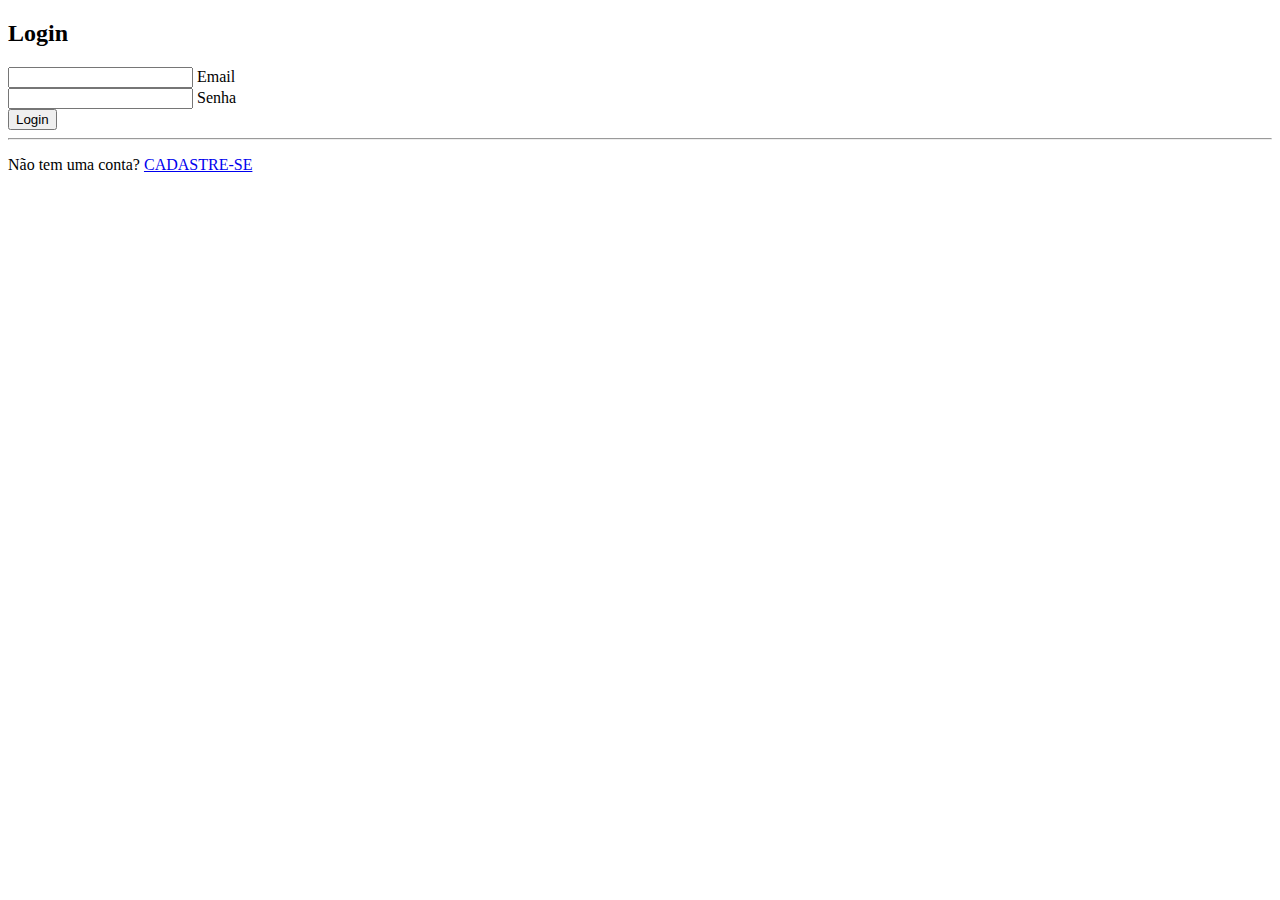
==== index.html @ 19ecb753 "Validação de cadastro" ====
<!DOCTYPE html>
<html lang="pt-br">

<head>
  <meta charset="UTF-8">
  <meta http-equiv="X-UA-Compatible" content="IE=edge">
  <meta name="viewport" content="width=device-width, initial-scale=1.0">
  <link rel="stylesheet" href="./css/login.css">
  <title>Login</title>
</head>

<body>
  <div class='container'>
    <div class='cadastro' style="display:none">
      <form>

        <h2> Cadastro de Conta </h2>
        <div class="label-float">
          <input type="text" id="nome" autocomplete="disabled">
          <label id="labelNome" for="nome">Nome</label>
        </div>

        <div class="label-float">
          <input type="password" id="senha">
          <label id="labelSenha" for="senha">Senha</label>
        </div>

        <div class="label-float">
          <input type="password" id="confirmSenha">
          <label id="labelConfirmSenha" for="confirmSenha">Repetir Senha</label>
        </div>
        <!-- onblur="validar_email(form.email)" - dentro do input email -->
        <div class="label-float">
          <input type="email" id="email">
          <label id="labelEmail" for="email">E-mail</label>
        </div>

        <div class='botao'>
          <button type="submit" onsubmit="validar_tudo()">Cadastrar</button>
        </div>

        <div class='botao'>
          <hr>
        </div>

        <div>
          <p> Ja tem uma conta? Faça <a id="link1" href="#">LOGIN</a>
          </p>

      </form>
    </div>
  </div>

  <div class='login' style="display: block;">
    <form id="form">
      <h2 id="H2"> Login </h2>

      <div class='label-float'>
        <input type='email' id='email#'>
        <label id='emailLabel' for='usuario'>Email</label>
      </div>
  
      <div class='label-float'>
        <input type='password' id='senha#'>
        <label id='senhaLabel' for='senha'>Senha</label>
      </div>
  
      <div id='msgError'></div>
  
      <div class='botao'>
        <button id="botaoo">Login</button>
      </div>
  
      <div class='botao'>
        <hr>
      </div>
  
      <p> Não tem uma conta? <a id="link2" href="#"> CADASTRE-SE </a>
      </p>
    </form>
      </div>
  </div>
  <script src="./js/script-cadastro.js"></script>
  <script src="./js/script-login.js"></script>
</body>
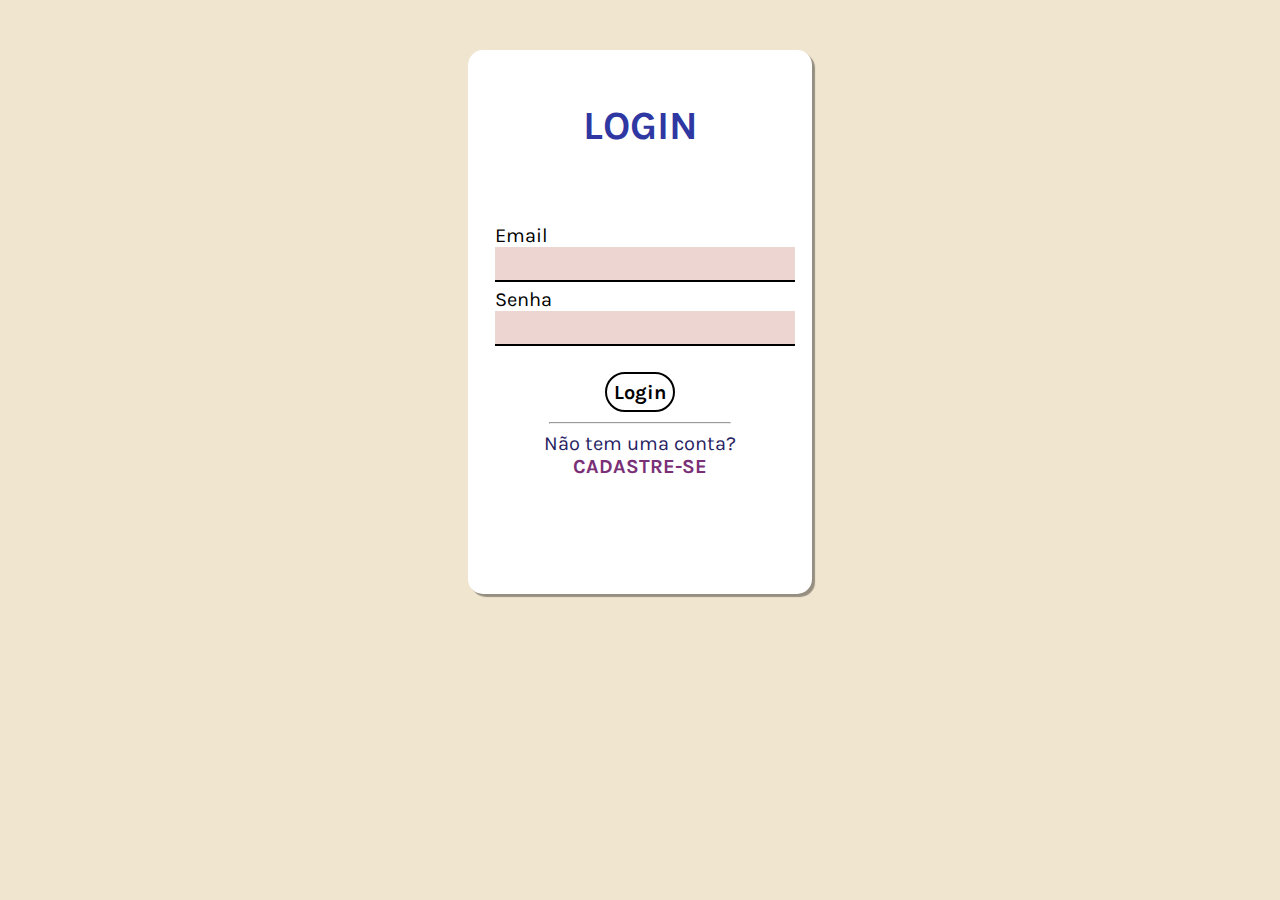
==== commit 1ce8ae2d: "Merge branch 'main' of https://github.com/DH-Front-End-02-Checkpoint-02/Projeto-To-Do" ====
--- a/index.html
+++ b/index.html
@@ -5,7 +5,14 @@
   <meta charset="UTF-8">
   <meta http-equiv="X-UA-Compatible" content="IE=edge">
   <meta name="viewport" content="width=device-width, initial-scale=1.0">
+
   <link rel="stylesheet" href="./css/login.css">
+  <!-- GOOGLE FONTES -->
+  <link rel="preconnect" href="https://fonts.googleapis.com">
+  <link rel="preconnect" href="https://fonts.gstatic.com" crossorigin>
+  <link
+    href="https://fonts.googleapis.com/css2?family=Karla:ital,wght@0,200;0,300;0,400;0,600;0,700;1,200;1,300;1,400;1,500;1,600&display=swap"
+    rel="stylesheet">
   <title>Login</title>
 </head>
 
@@ -15,8 +22,9 @@
       <form>
 
         <h2> Cadastro de Conta </h2>
+
         <div class="label-float">
-          <input type="text" id="nome" autocomplete="disabled">
+          <input type="text" id="nome" autocomplete="disabled" onblur="validar_nome()">
           <label id="labelNome" for="nome">Nome</label>
         </div>
 
@@ -29,9 +37,9 @@
           <input type="password" id="confirmSenha">
           <label id="labelConfirmSenha" for="confirmSenha">Repetir Senha</label>
         </div>
-        <!-- onblur="validar_email(form.email)" - dentro do input email -->
+
         <div class="label-float">
-          <input type="email" id="email">
+          <input type="email" id="email" onblur="validar_email(form.email)">
           <label id="labelEmail" for="email">E-mail</label>
         </div>
 
@@ -44,7 +52,7 @@
         </div>
 
         <div>
-          <p> Ja tem uma conta? Faça <a id="link1" href="#">LOGIN</a>
+          <p> Já tem uma conta? Faça <a id="link1" href="#">LOGIN</a>
           </p>
 
       </form>
@@ -59,26 +67,24 @@
         <input type='email' id='email#'>
         <label id='emailLabel' for='usuario'>Email</label>
       </div>
-  
+
       <div class='label-float'>
         <input type='password' id='senha#'>
         <label id='senhaLabel' for='senha'>Senha</label>
       </div>
-  
-      <div id='msgError'></div>
-  
-      <div class='botao'>
-        <button id="botaoo">Login</button>
-      </div>
-  
-      <div class='botao'>
-        <hr>
-      </div>
-  
-      <p> Não tem uma conta? <a id="link2" href="#"> CADASTRE-SE </a>
-      </p>
     </form>
-      </div>
+    <div class='botao'>
+      <button id="botaoo">Login</button>
+    </div>
+
+    <div class='botao'>
+      <hr>
+    </div>
+
+    <p> Não tem uma conta? <a id="link2" href="#"> CADASTRE-SE </a>
+    </p>
+
+  </div>
   </div>
   <script src="./js/script-cadastro.js"></script>
   <script src="./js/script-login.js"></script>
--- a/css/login.css
+++ b/css/login.css
@@ -0,0 +1,197 @@
+* {
+  margin: 0;
+  padding: 0;
+  font-family: "Karla", sans-serif;
+  font-size: 10px;
+}
+
+body {
+  /* background-image: url(https://image.freepik.com/vetores-gratis/fundo-aquarela_87374-57.jpg); */
+  background-color: #f0e5cf;
+  background-position: center;
+  background-repeat: no-repeat;
+  background-size: cover;
+  background-attachment: fixed;
+  
+}
+
+.container {
+  display: flex;
+  justify-content: center;
+  width: 100%;
+  margin-top: 5rem;
+  margin-bottom: 4rem;
+}
+
+.cadastro {
+  /* background-image: url(https://i.pinimg.com/originals/09/5b/e7/095be79d4c559d799fe249544afabcb5.jpg); */
+  background-color: white;
+  background-position: bottom;
+  background-repeat: no-repeat;
+  background-size: cover;
+  padding: 2rem;
+  border: 2px solid rgb(255, 255, 255);
+  border-radius: 15px;
+  box-shadow: 3px 3px 1px 0px #00000060;
+  width: 30rem;
+  height: 50rem;
+  min-height: 300px;
+}
+
+.login {
+ 
+  /* background-image: url(https://i.pinimg.com/originals/09/5b/e7/095be79d4c559d799fe249544afabcb5.jpg); */
+  background-color: white;
+  background-position: bottom;
+  background-repeat: no-repeat;
+  background-size: cover;
+  padding: 2rem;
+  border: 2px solid rgb(255, 255, 255);
+  border-radius: 15px;
+  box-shadow: 3px 3px 1px 0px #00000060;
+  width: 30rem;
+  height: 50rem;
+  min-height: 300px;
+}
+
+h2{
+  text-align: center;
+  font-size: 4rem;
+  margin-top: 3rem;
+  margin-bottom: 3rem;
+  color: #2f38a2;
+  overflow: hidden;
+  text-transform: uppercase;
+}
+
+#H2{
+  text-align: center;
+  font-size: 4rem;
+  margin-top: 3rem;
+  margin-bottom: 7.5rem;
+  color: #2f38a2;
+  overflow: hidden;
+  text-transform: uppercase;
+}
+
+.label-float{
+    position: relative;
+    margin: 0.5rem;
+    font-size: 5rem;
+  
+  }
+
+#labelNome, #labelSenha, #labelConfirmSenha, #labelEmail, #emaillabel, #senhalabel{
+    font-size: 2rem;
+    color: black;
+}
+
+.label-float input{
+  width: 100%;
+  padding: 5px;
+  display: inline-block;
+  border: 0;
+  border-bottom: 2px solid black;
+  background-color: transparent;
+  outline: none;
+  font-size: 2rem;
+  transition: all .3s ease-out;
+  border-radius: 0;
+  background-color: #edd6d2;
+}
+
+
+.label-float input:focus{
+  border-bottom: 2px solid #4038a0;
+  
+}
+
+.label-float label{
+  color: #000000;
+  font-size: 2rem;
+  pointer-events: none;
+  position: absolute;
+  top: 0;
+  left: 0;
+}
+
+.label-float input:focus + label,
+.label-float input:valid + label{
+  font-size: 2rem;
+  margin-top: 0;
+  color: #000000
+}
+
+
+button{
+  position: absolute;
+  background-color: transparent;
+  border: 2px solid black;
+  color:black;
+  padding: 7px;
+  font-weight: bold;
+  font-size: 2rem;
+  margin-top: 1rem;
+  border-radius: 20px;
+  cursor: pointer;
+  outline: none;
+  transition: all .4s ease-out;
+}
+
+button:hover{
+  background-color: rgb(182, 17, 127);
+  color: rgb(255, 255, 255);
+  border: 2px solid black;
+}
+
+.botao{
+  display: flex;
+  justify-content: center;
+  height: 4rem;
+}
+
+#botaoo{
+  margin-top: 2rem;
+  display: flex;
+  justify-content: center;
+  height: 4rem;
+}
+
+.redirec{
+justify-content: center;
+
+}
+#cdst{
+  background-color: transparent;
+  border: 0;
+  color:black;
+  font-weight: bold;
+  font-size: 2rem;
+  outline: none;
+  transition: all .4s ease-out;
+}
+
+hr{
+  margin-top: 10%;
+  margin-bottom: 10%;
+  width: 60%;
+}
+
+p{
+  color: #272262;
+  font-size: 2rem;
+  text-align: center;
+}
+
+a{
+  font-size: 20px;
+  color: #7a3077;
+  font-weight: bold;
+  text-decoration: none;
+  transition: all .3s ease-out;
+  
+}
+
+a:hover{
+  color: #272262;
+}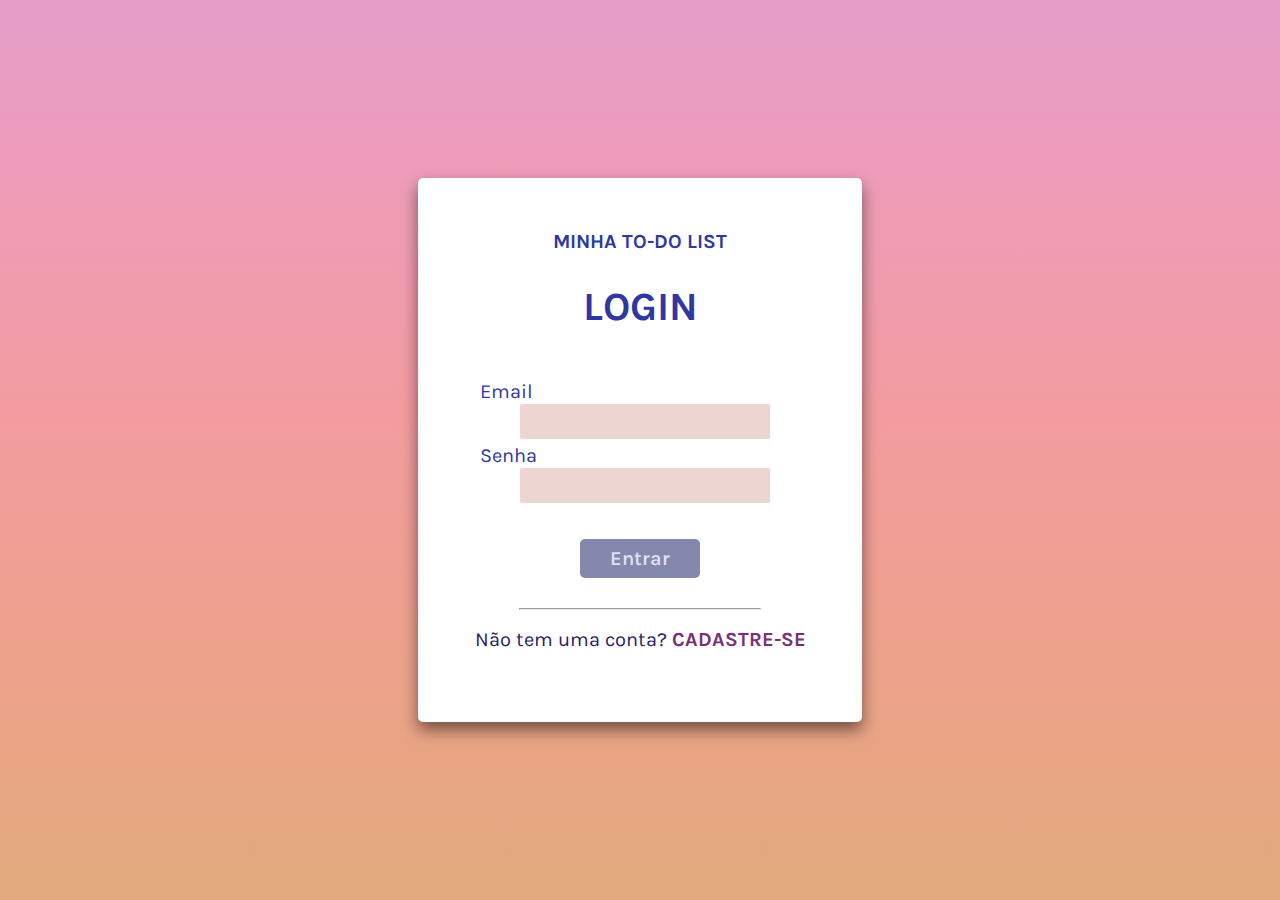
==== commit 2f4b3096: "edição layout e cards" ====
--- a/index.html
+++ b/index.html
@@ -21,7 +21,7 @@
     <div class='cadastro' style="display:none">
       <form>
 
-        <h2> Cadastro de Conta </h2>
+        <h2>Crie sua conta</h2>
 
         <div class="label-float">
           <input type="text" id="nome" autocomplete="disabled" onblur="validar_nome()">
@@ -35,7 +35,7 @@
 
         <div class="label-float">
           <input type="password" id="confirmSenha">
-          <label id="labelConfirmSenha" for="confirmSenha">Repetir Senha</label>
+          <label id="labelConfirmSenha" for="confirmSenha">Repetir senha</label>
         </div>
 
         <div class="label-float">
@@ -61,7 +61,8 @@
 
   <div class='login' style="display: block;">
     <form id="form">
-      <h2 id="H2"> Login </h2>
+      <h1>Minha to-do list</h1>
+      <h2 id="H2">Login</h2>
 
       <div class='label-float'>
         <input type='email' id='email#'>
@@ -74,14 +75,14 @@
       </div>
     </form>
     <div class='botao'>
-      <button id="botaoo">Login</button>
+      <button id="botaoo">Entrar</button>
     </div>
 
     <div class='botao'>
       <hr>
     </div>
 
-    <p> Não tem uma conta? <a id="link2" href="#"> CADASTRE-SE </a>
+    <p> Não tem uma conta? <a id="link2" href="#">CADASTRE-SE</a>
     </p>
 
   </div>
--- a/css/login.css
+++ b/css/login.css
@@ -5,70 +5,97 @@
   font-size: 10px;
 }
 
+html{
+  width: 100vw;
+  height: 100vh;
+}
+
 body {
-  /* background-image: url(https://image.freepik.com/vetores-gratis/fundo-aquarela_87374-57.jpg); */
-  background-color: #f0e5cf;
+  background-image: linear-gradient(
+    180deg,
+    #e59ec9 0,
+    #e99dc2 8.33%,
+    #ed9cbb 16.67%,
+    #f09cb3 25%,
+    #f19cac 33.33%,
+    #f29ca4 41.67%,
+    #f29d9d 50%,
+    #f19e96 58.33%,
+    #efa090 66.67%,
+    #eca28a 75%,
+    #e9a484 83.33%,
+    #e4a680 91.67%,
+    #e0a97c 100%
+  );
   background-position: center;
   background-repeat: no-repeat;
   background-size: cover;
-  background-attachment: fixed;
-  
+  background-attachment: fixed; 
 }
 
 .container {
   display: flex;
   justify-content: center;
-  width: 100%;
-  margin-top: 5rem;
-  margin-bottom: 4rem;
+  position: absolute;
+  top: 50%;
+  left: 50%;
+  transform: translate(-50%, -50%);
 }
 
 .cadastro {
-  /* background-image: url(https://i.pinimg.com/originals/09/5b/e7/095be79d4c559d799fe249544afabcb5.jpg); */
   background-color: white;
   background-position: bottom;
   background-repeat: no-repeat;
   background-size: cover;
   padding: 2rem;
   border: 2px solid rgb(255, 255, 255);
-  border-radius: 15px;
-  box-shadow: 3px 3px 1px 0px #00000060;
-  width: 30rem;
-  height: 50rem;
+  box-shadow: 0px 8px 16px 0px rgba(0,0,0,0.5);
+  border-radius: .5rem;
+  width: 26rem;
+  height: 45rem;
   min-height: 300px;
+  padding-bottom: 10rem;
 }
 
 .login {
- 
-  /* background-image: url(https://i.pinimg.com/originals/09/5b/e7/095be79d4c559d799fe249544afabcb5.jpg); */
   background-color: white;
   background-position: bottom;
   background-repeat: no-repeat;
   background-size: cover;
   padding: 2rem;
   border: 2px solid rgb(255, 255, 255);
-  border-radius: 15px;
-  box-shadow: 3px 3px 1px 0px #00000060;
-  width: 30rem;
+  border-radius: .5rem;
+  box-shadow: 0px 8px 16px 0px rgba(0,0,0,0.5);
+  width: 26rem;
   height: 50rem;
   min-height: 300px;
 }
 
+h1 {
+  text-align: center;
+  font-size: 2rem;
+  margin-top: 3rem;
+  margin-bottom: 3rem;
+  color: #2f38a2;
+  overflow: hidden;
+  text-transform: uppercase;
+}
+
 h2{
+  text-align: center;
+  font-size: 3rem;
+  margin-top: 2rem;
+  margin-bottom: 4rem;
+  color: #2f38a2;
+  overflow: hidden;
+  text-transform: uppercase;
+}
+
+#H2{
   text-align: center;
   font-size: 4rem;
   margin-top: 3rem;
-  margin-bottom: 3rem;
-  color: #2f38a2;
-  overflow: hidden;
-  text-transform: uppercase;
-}
-
-#H2{
-  text-align: center;
-  font-size: 4rem;
-  margin-top: 3rem;
-  margin-bottom: 7.5rem;
+  margin-bottom: 5rem;
   color: #2f38a2;
   overflow: hidden;
   text-transform: uppercase;
@@ -78,36 +105,29 @@
     position: relative;
     margin: 0.5rem;
     font-size: 5rem;
-  
   }
 
 #labelNome, #labelSenha, #labelConfirmSenha, #labelEmail, #emaillabel, #senhalabel{
     font-size: 2rem;
-    color: black;
 }
 
 .label-float input{
-  width: 100%;
+  width: 24rem;
   padding: 5px;
   display: inline-block;
   border: 0;
-  border-bottom: 2px solid black;
   background-color: transparent;
   outline: none;
-  font-size: 2rem;
+  font-size: 1.5rem;
   transition: all .3s ease-out;
-  border-radius: 0;
+  border-radius: .2rem;
   background-color: #edd6d2;
-}
-
-
-.label-float input:focus{
-  border-bottom: 2px solid #4038a0;
-  
+  height: 2.5rem;
+  color: #6b705c;
 }
 
 .label-float label{
-  color: #000000;
+  color: #2f38a2;
   font-size: 2rem;
   pointer-events: none;
   position: absolute;
@@ -119,29 +139,26 @@
 .label-float input:valid + label{
   font-size: 2rem;
   margin-top: 0;
-  color: #000000
-}
-
+  color: #2f38a2;
+}
 
 button{
-  position: absolute;
-  background-color: transparent;
-  border: 2px solid black;
-  color:black;
-  padding: 7px;
-  font-weight: bold;
-  font-size: 2rem;
-  margin-top: 1rem;
-  border-radius: 20px;
+  border: none;
+  background-color: #8488ac;
+  padding: .8rem;
+  width: 12rem;
+  border-radius: .5rem;
+  align-self: center;
+  color: #dee0fc;
+  font-size: 2rem;
+  font-weight: 600;
+  margin-top: 2.5rem;
   cursor: pointer;
-  outline: none;
   transition: all .4s ease-out;
 }
 
 button:hover{
   background-color: rgb(182, 17, 127);
-  color: rgb(255, 255, 255);
-  border: 2px solid black;
 }
 
 .botao{
@@ -150,17 +167,10 @@
   height: 4rem;
 }
 
-#botaoo{
-  margin-top: 2rem;
-  display: flex;
-  justify-content: center;
-  height: 4rem;
-}
-
 .redirec{
 justify-content: center;
-
-}
+}
+
 #cdst{
   background-color: transparent;
   border: 0;
@@ -172,7 +182,7 @@
 }
 
 hr{
-  margin-top: 10%;
+  margin-top: 15%;
   margin-bottom: 10%;
   width: 60%;
 }
@@ -181,6 +191,8 @@
   color: #272262;
   font-size: 2rem;
   text-align: center;
+  margin-top: 1.5rem;
+  margin-bottom: 1.5rem;
 }
 
 a{
@@ -189,9 +201,35 @@
   font-weight: bold;
   text-decoration: none;
   transition: all .3s ease-out;
-  
 }
 
 a:hover{
   color: #272262;
-}+}
+
+
+/* MEDIA QUERIES */
+
+@media (min-width: 481px) {
+  .cadastro {
+    width: 40rem;
+  }
+
+  .login {
+    width: 40rem;
+    /* display: flex; */
+  }
+
+  .label-float, input {
+    margin-left: 4rem;
+  }
+
+  button {
+    margin-top: 6rem;
+  }
+
+  p {
+    margin-top: 4rem;
+  }
+
+}
